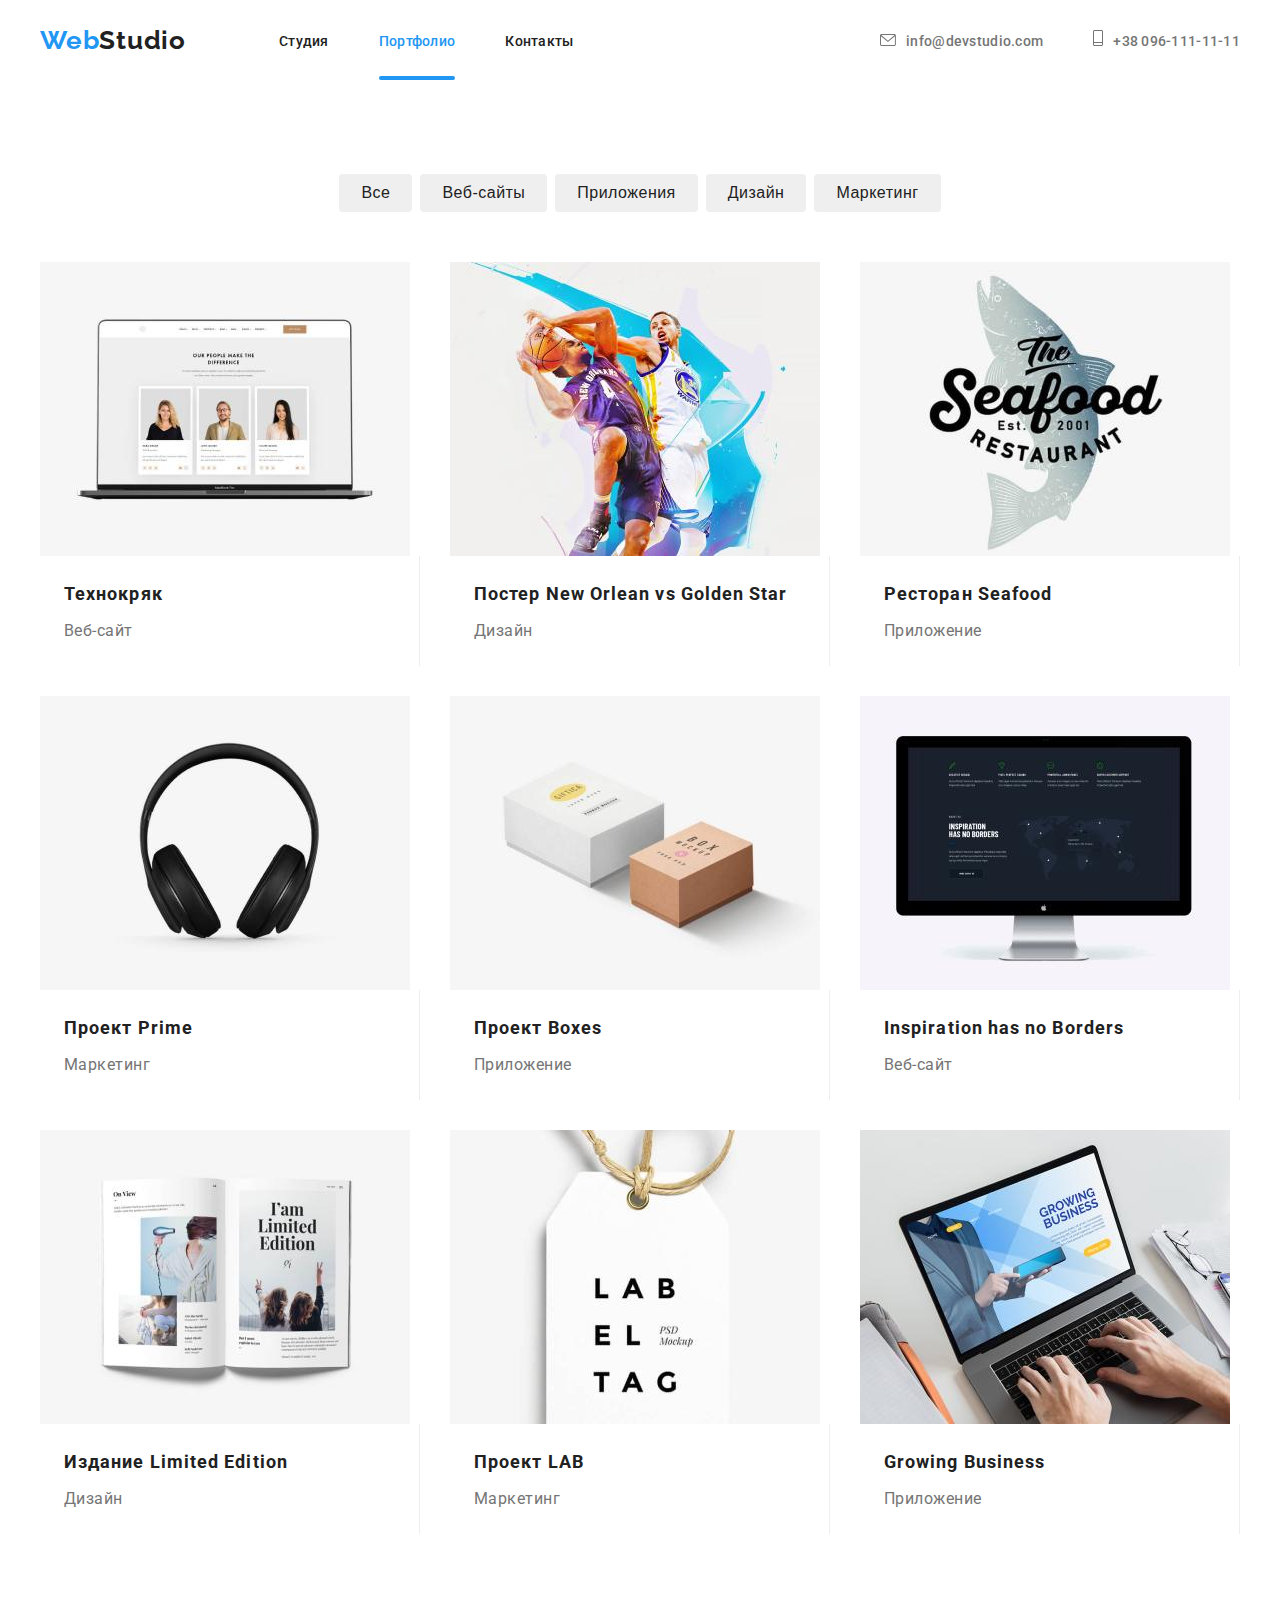
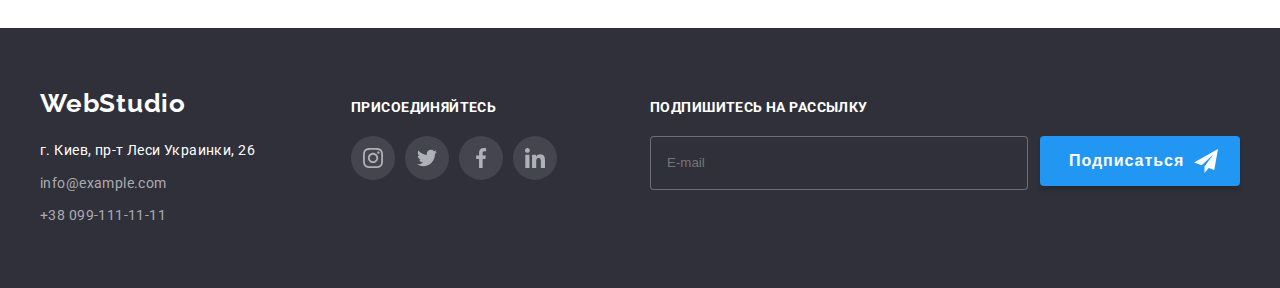
==== portfolio.html @ 9f3dad02 "all" ====
<!DOCTYPE html>
<html lang="ru">
  <head>
    <meta charset="UTF-8" />
    <meta http-equiv="X-UA-Compatible" content="IE=edge" />
    <meta name="viewport" content="width=device-width, initial-scale=1.0" />
    <title>Portfolio</title>
    <link rel="preconnect" href="https://fonts.googleapis.com" />
    <link rel="preconnect" href="https://fonts.gstatic.com" crossorigin />
    <link
      href="https://fonts.googleapis.com/css2?family=Raleway:wght@700&family=Roboto:wght@400;500;700&display=swap"
      rel="stylesheet"
    />
    <link
      rel="stylesheet"
      href="https://cdnjs.cloudflare.com/ajax/libs/modern-normalize/1.1.0/modern-normalize.min.css"
      integrity="sha512-wpPYUAdjBVSE4KJnH1VR1HeZfpl1ub8YT/NKx4PuQ5NmX2tKuGu6U/JRp5y+Y8XG2tV+wKQpNHVUX03MfMFn9Q=="
      crossorigin="anonymous"
      referrerpolicy="no-referrer"
    />
    <link rel="stylesheet" href="./css/styles.css" />
  </head>

  <body>
    <!-----header------>
    <header class="header">
      <div class="container container__header">
        <a href="#" class="logo logo__header"
          ><span class="logo__dark">Web</span>Studio</a
        >
        <nav class="header__navigation">
          <ul class="list navigation__list">
            <li class="navigation__item">
              <a href="./index.html" class="navigation__link">Студия</a>
            </li>
            <li class="navigation__item">
              <a href="./portfolio.html" class="navigation__link current"
                >Портфолио</a
              >
            </li>
            <li class="navigation__item">
              <a href="#" class="navigation__link">Контакты</a>
            </li>
          </ul>
        </nav>
          <ul class="list contacts__list container__header">
            <li class="contacts__item">
              <a href="mailto:info@devstudio.com" class="contacts__link">
                <svg class="contacts__icon" width="16" height="12">
                  <use href="./img/sprite-connect.svg#icon-mail"></use></svg
                >info@devstudio.com
              </a>
            </li>
            <li class="contacts__item">
              <a href="tel:+380961111111" class="contacts__link">
                <svg class="contacts__icon" width="10" height="16">
                  <use href="./img/sprite-connect.svg#icon-tel"></use></svg
                >+38 096-111-11-11
              </a>
            </li>
          </ul>
        </div>
      </div>
    </header>
    <!-----examples------>
    <main>
      <section class="section examples">
        <div class="container">
          <ul class="list menu-list menu-list-buttons">
            <li class="menu-buttons">
              <button type="button" class="btn btn-portfolio">Все</button>
            </li>
            <li class="menu-buttons">
              <button type=" button" class="btn btn-portfolio">
                Веб-сайты
              </button>
            </li>
            <li class="menu-buttons">
              <button type="button" class="btn btn-portfolio">
                Приложения
              </button>
            </li>
            <li class="menu-buttons">
              <button type="button" class="btn btn-portfolio">Дизайн</button>
            </li>
            <li class="menu-buttons">
              <button type="button" class="btn btn-portfolio">Маркетинг</button>
            </li>
          </ul>
          <ul class="list exsample-list">
            <li class="example-list-item">
              <a href="#" class="examples-link link">
                <div class="example-list-wrap">
                  <img
                    src="./img/technokryak-1.jpg"
                    alt="Ноутбук с изображенным сайтом"
                  />
                  <p class="examples-image-text">
                    Технокряк это современная площадка распространения
                    коронавируса. Компании используют эту платформу для
                    цифрового шпионажа и атак на защищённые сервера конкурентов.
                  </p>
                </div>
                <div class="example-description">
                  <h2 class="img-title">Технокряк</h2>
                  <p class="img-description">Веб-сайт</p>
                </div>
              </a>
            </li>
            <li class="example-list-item">
              <a href="#" class="examples-link link">
                <div class="example-list-wrap">
                  <img src="./img/poster-2.jpg" alt="Баскетболисты" />
                  <p class="examples-image-text">
                    Lorem ipsum dolor sit amet consectetur adipisicing elit. In
                    praesentium at expedita voluptates corrupti cum, facilis
                    recusandae nostrum. Nesciunt porro doloribus adipisci ut
                    perspiciatis quidem, eius inventore ducimus mollitia quae.
                  </p>
                </div>
                <div class="example-description">
                  <h2 class="img-title">Постер New Orlean vs Golden Star</h2>
                  <p class="img-description">Дизайн</p>
                </div>
              </a>
            </li>
            <li class="example-list-item">
              <a href="#" class="examples-link link">
                <div class="example-list-wrap">
                  <img src="./img/seafood-3.jpg" alt="Логотип ресторана" />
                  <p class="examples-image-text">
                    Lorem ipsum dolor sit amet consectetur adipisicing elit. In
                    praesentium at expedita voluptates corrupti cum, facilis
                    recusandae nostrum. Nesciunt porro doloribus adipisci ut
                    perspiciatis quidem, eius inventore ducimus mollitia quae.
                  </p>
                </div>
                <div class="example-description">
                  <h2 class="img-title">Ресторан Seafood</h2>
                  <p class="img-description">Приложение</p>
                </div>
              </a>
            </li>
            <li class="example-list-item">
              <a href="#" class="examples-link link">
                <div class="example-list-wrap">
                  <img src="./img/prime-4.jpg" alt="Наушники" />
                  <p class="examples-image-text">
                    Lorem ipsum, dolor sit amet consectetur adipisicing elit.
                    Asperiores maiores qui recusandae quo numquam quidem nemo,
                    eaque architecto saepe harum ducimus soluta error? Tempore
                    laborum dolore temporibus error, ex vel?
                  </p>
                </div>
                <div class="example-description">
                  <h2 class="img-title">Проект Prime</h2>
                  <p class="img-description">Маркетинг</p>
                </div>
              </a>
            </li>
            <li class="example-list-item">
              <a href="#" class="examples-link link">
                <div class="example-list-wrap">
                  <img src="./img/boxes-5.jpg" alt="Две коробки" />
                  <p class="examples-image-text">
                    Lorem ipsum, dolor sit amet consectetur adipisicing elit.
                    Asperiores maiores qui recusandae quo numquam quidem nemo,
                    eaque architecto saepe harum ducimus soluta error? Tempore
                    laborum dolore temporibus error, ex vel?
                  </p>
                </div>
                <div class="example-description">
                  <h2 class="img-title">Проект Boxes</h2>
                  <p class="img-description">Приложение</p>
                </div>
              </a>
            </li>
            <li class="example-list-item">
              <a href="#" class="examples-link link">
                <div class="example-list-wrap">
                  <img src="./img/inspiration-6.jpg" alt="Компьютер" />
                  <p class="examples-image-text">
                    Lorem ipsum, dolor sit amet consectetur adipisicing elit.
                    Asperiores maiores qui recusandae quo numquam quidem nemo,
                    eaque architecto saepe harum ducimus soluta error? Tempore
                    laborum dolore temporibus error, ex vel?
                  </p>
                </div>
                <div class="example-description">
                  <h2 class="img-title">Inspiration has no Borders</h2>
                  <p class="img-description">Веб-сайт</p>
                </div>
              </a>
            </li>
            <li class="example-list-item">
              <a href="#" class="examples-link link">
                <div class="example-list-wrap">
                  <img src="./img/izdaniye-7.jpg" alt="Журнал" />
                  <p class="examples-image-text">
                    Lorem ipsum, dolor sit amet consectetur adipisicing elit.
                    Asperiores maiores qui recusandae quo numquam quidem nemo,
                    eaque architecto saepe harum ducimus soluta error? Tempore
                    laborum dolore temporibus error, ex vel?
                  </p>
                </div>
                <div class="example-description">
                  <h2 class="img-title">Издание Limited Edition</h2>
                  <p class="img-description">Дизайн</p>
                </div>
              </a>
            </li>
            <li class="example-list-item">
              <a href="#" class="examples-link link">
                <div class="example-list-wrap">
                  <img src="./img/lab-8.jpg" alt="Бирка" />
                  <p class="examples-image-text">
                    Lorem ipsum, dolor sit amet consectetur adipisicing elit.
                    Asperiores maiores qui recusandae quo numquam quidem nemo,
                    eaque architecto saepe harum ducimus soluta error? Tempore
                    laborum dolore temporibus error, ex vel?
                  </p>
                </div>
                <div class="example-description">
                  <h2 class="img-title">Проект LAB</h2>
                  <p class="img-description">Маркетинг</p>
                </div>
              </a>
            </li>
            <li class="example-list-item">
              <a href="#" class="examples-link link">
                <div class="example-list-wrap">
                  <img src="./img/growing-9.jpg" alt="Ноутбук" />
                  <p class="examples-image-text">
                    Lorem ipsum, dolor sit amet consectetur adipisicing elit.
                    Asperiores maiores qui recusandae quo numquam quidem nemo,
                    eaque architecto saepe harum ducimus soluta error? Tempore
                    laborum dolore temporibus error, ex vel?
                  </p>
                </div>
                <div class="example-description">
                  <h2 class="img-title">Growing Business</h2>
                  <p class="img-description">Приложение</p>
                </div>
              </a>
            </li>
          </ul>
        </div>
      </section>
    </main>
    <!----footer---->

    <footer class="footer">
      <div class="container footer-container">
        <div class="footer-container-special">
          <a href="" class="footer-logo link"
            ><span class="logo-part">Web</span>Studio</a
          >
          <address>
            <ul>
              <li class="footer-item">
                <a
                  href="https://goo.gl/maps/i2SUqEGefCtZMEda6"
                  target="blank_"
                  rel="noopener noreferrer noopener"
                  class="link adress"
                  >г. Киев, пр-т Леси Украинки, 26</a
                >
              </li>
              <li class="footer-item">
                <a href="mailto:info@example.com" class="link footer-mail"
                  >info@example.com</a
                >
              </li>
              <li class="footer-item">
                <a href="tel:+380991111111" class="link footer-tel"
                  >+38 099-111-11-11</a
                >
              </li>
            </ul>
          </address>
        </div>
        <div class="social-contacts">
          <h2 class="footer-offer-text">присоединяйтесь</h2>
          <ul class="social-list-footer list">
            <li class="social-item-footer">
              <a href="" class="social-link-footer">
                <svg class="social-icon" width="20" height="20">
                  <use href="./img/social-sprite.svg#icon-instagram"></use>
                </svg>
              </a>
            </li>
            <li class="social-item-footer">
              <a href="" class="social-link-footer">
                <svg class="social-icon" width="20" height="20">
                  <use href="./img/social-sprite.svg#icon-twitter"></use>
                </svg>
              </a>
            </li>
            <li class="social-item-footer">
              <a href="" class="social-link-footer">
                <svg class="social-icon" width="20" height="20">
                  <use href="./img/social-sprite.svg#icon-facebook"></use>
                </svg>
              </a>
            </li>
            <li class="social-item-footer">
              <a href="" class="social-link-footer">
                <svg class="social-icon" width="20" height="20">
                  <use href="./img/social-sprite.svg#icon-linkedin"></use>
                </svg>
              </a>
            </li>
          </ul>
        </div>

        <form class="footer-form">
          <p class="footer-form-text">Подпишитесь на рассылку</p>
          <div class="footer-form-container">
            <label for="" class="footer-form-label">
              <input
                type="text"
                placeholder="E-mail"
                class="footer-form-input"
              />
            </label>
            <button type="button" class="footer-form-button button-form-text">
              Подписаться
              <svg class="footer-form-icon">
                <use href="./img/sprite.svg#icon-footer-form"></use>
              </svg>
            </button>
          </div>
        </form>
      </div>
    </footer>
  </body>
</html>
---- css/styles.css ----
:root {
  --header-text-color: #212121;
  --primary-text-color: #757575;
  --secondary-text-color: #ffffff;
  --third-text-color: #2196f3;
  --primary-title-color: #ffffff;
  --secondary-title-color: #212121;
  --accent-color: #2196f3;
  --background-color: #ffffff;
  --primary-background-color: #2f303a;
  --secondary-background-color: #2196f3;
  --third-background-color: #f5f4fa;
  --main-background-color: #e5e5e5;
  --hover-btn-color: #188ce8;
  --hero-primary-background-color: #c4c4c4;
}

body {
  font-family: 'Roboto', sans-serif;
  margin: 0;
}

p,
h1,
h2,
h3,
h4,
h5,
h6 {
  margin: 0;
}

ul {
  margin: 0;
  padding: 0;
  list-style: none;
}

button {
  cursor: pointer;
}

img {
  display: block;
  max-width: 100%;
  height: auto;
}

a {
  text-decoration: none;
}

.container {
  width: 1200px;
  padding-left: 15px;
  padding-right: 15px;
  margin-left: auto;
  margin-right: auto;
}

.btn {
  font-weight: 700;
  font-size: 16px;
  line-height: 1.87;

  display: flex;
  align-items: center;
  text-align: center;
  letter-spacing: 0.06em;
  cursor: pointer;
}

.button__light {
  color: var(--secondary-text-color);
  background-color: var(--secondary-background-color);
}

.section {
  padding: 94px 0;
}

.visually--hidden {
  position: absolute;
  white-space: nowrap;
  width: 1px;
  height: 1px;
  overflow: hidden;
  border: 0;
  padding: 0;
  clip: rect(0 0 0 0);
  clip-path: inset(50%);
  margin: -1px;
}

.navigation__link.current::after {
  content: '';
  width: 100%;
  position: absolute;
  height: 4px;
  border-radius: 2px;
  bottom: -31px;
  display: block;
  background-color: var(--accent-color);
}

.navigation__link:hover,
.navigation__link:focus,
.navigation__link.current {
  color: var(--accent-color);
}
/*-------------------header---------------*/

header {
  padding-top: 25px;
  padding-bottom: 24px;
}

.container__header {
  display: flex;
  align-items: center;
  margin-left: auto;
}

.logo__header {
  font-family: 'Raleway', sans-serif;
  text-decoration: none;
  font-weight: 700;
  font-size: 26px;
  line-height: 1.19;
  display: inline;
  margin-right: 93px;

  letter-spacing: 0.03em;

  color: var(--header-text-color);
}

.logo__dark {
  color: var(--third-text-color);
  font-size: 26px;
}

.header__navigation {
  display: flex;
  align-items: center;
}

.navigation__list {
  display: flex;
}

.navigation__item:not(:last-child) {
  margin-right: 50px;
}

.navigation__link {
  font-weight: 500;
  font-size: 14px;
  line-height: 1.14;
  letter-spacing: 0.02em;
  transition-property: color;
  transition-duration: 250ms;
  transition-timing-function: cubic-bezier(0.4, 0, 0.2, 1);
  transition-delay: 0ms;
  position: relative;

  color: var(--header-text-color);
}

.navigation__link:hover,
.navigation__link:focus {
  color: var(--accent-color);
}

.contacts__list {
  margin-left: auto;
  align-items: center;
  display: flex;
}

.contacts__item:not(:last-child) {
  margin-right: 50px;
}

.contacts__icon {
  align-items: center;
  justify-content: center;
  margin-right: 10px;
  transition-property: fill;
  transition-duration: 250ms;
  transition-timing-function: cubic-bezier(0.4, 0, 0.2, 1);

  fill: currentColor;
}

.contacts__icon:hover,
.contacts__icon:focus {
  fill: var(--accent-color);
}

.contacts__link {
  font-weight: 500;
  font-size: 14px;
  line-height: 1.14;
  letter-spacing: 0.02em;
  transition-property: color;
  transition-duration: 250ms;
  transition-timing-function: cubic-bezier(0.4, 0, 0.2, 1);
  transition-delay: ;
  color: var(--primary-text-color);
}

.contacts__link:hover,
.contacts__link:focus {
  color: var(--accent-color);
}

/*-------------------hero---------------*/

.hero {
  background-color: var(--hero-primary-background-color);
  padding-top: 200px;
  padding-bottom: 200px;
  background-repeat: no-repeat;
  background-position: center;
  background-size: cover;
  background-image: linear-gradient(
      rgba(47, 48, 58, 0.4),
      rgba(47, 48, 58, 0.4)
    ),
    url(../img/background-hero.jpg);
}

.hero__title {
  font-weight: 900;
  font-size: 44px;
  line-height: 1.36;
  width: 696px;
  text-align: center;
  margin: 0 auto;

  letter-spacing: 0.06em;
  text-transform: uppercase;

  color: var(--primary-title-color);
}

.button__hero {
  min-width: 200px;
  height: 50px;
  border-radius: 4px;
  display: block;
  margin: 0 auto;
  border: transparent;

  margin-top: 30px;
}
/*----------------features-----------------*/
.features__list {
  display: flex;
}

.features--item:not(:last-child) {
  margin-right: 30px;
}

.features__thumb {
  width: 270px;
  height: 120px;
  margin-bottom: 30px;
  background-color: var(--third-background-color);
  border-radius: 4px;
  display: flex;
  justify-content: center;
  align-items: center;
}

.features__icon {
  width: 70px;
  height: 70px;
}

.features-hidden-title {
  display: none;
}

.features__title {
  font-weight: 700;
  font-size: 14px;
  line-height: 1.14;
  letter-spacing: 0.03em;
  text-transform: uppercase;
  margin-bottom: 10px;

  color: var(--secondary-title-color);
}

.features__text {
  font-size: 14px;
  line-height: 1.71;

  letter-spacing: 0.03em;

  color: var(--primary-text-color);
}
/*----------------our-work-----------------*/
.section__busyness {
  padding-top: 0;
}

.busyness__title {
  font-weight: 700;
  font-size: 36px;
  line-height: 0.76;
  letter-spacing: 0.03em;
  margin: 0 auto;
  text-align: center;

  color: var(--secondary-title-color);
}

.busyness__list {
  display: flex;
  margin-top: 50px;
}

.busyness__item:not(:last-child) {
  margin-right: 30px;
}

.busyness__item {
  position: relative;
  display: flex;
}

.our-work-item-text {
  position: absolute;
  bottom: 0;
  font-weight: 700;
  font-size: 14px;
  line-height: 1.14;
  letter-spacing: 0.03em;
  text-transform: uppercase;
  color: var(--secondary-text-color);
}

.our-work-item-text {
  background-color: rgba(47, 48, 58, 0.8);
  width: 100%;
  height: 70px;
  display: flex;
  justify-content: center;
  align-items: center;
}

/*----------------team-----------------*/
.team-title {
  font-weight: 700;
  font-size: 36px;
  line-height: 1.16;
  letter-spacing: 0.03em;
  text-align: center;
  margin-bottom: 50px;

  color: var(--secondary-title-color);
}

.team-list {
  display: flex;
}

.team-card {
  width: 270px;
  height: 428px;
  left: 215px;
  top: 1785px;

  background: #ffffff;
  box-shadow: 0px 1px 3px rgba(0, 0, 0, 0.12), 0px 1px 1px rgba(0, 0, 0, 0.14),
    0px 2px 1px rgba(0, 0, 0, 0.2);
  border-radius: 0px 0px 4px 4px;
}

.team-card-item:not(:last-child) {
  margin-right: 30px;
}

.picture-names {
  padding-top: 30px;
  padding-bottom: 30px;
}

.team-card-title {
  font-weight: 500;
  font-size: 16px;
  line-height: 1.18;
  letter-spacing: 0.03em;
  text-align: center;
  margin-bottom: 10px;

  color: var(--secondary-title-color);
}

.team-card-position {
  font-size: 16px;
  line-height: 1.18;
  letter-spacing: 0.03em;
  text-align: center;
  margin-bottom: 16px;

  color: var(--primary-text-color);
}

.team-icon {
  width: 20px;
  height: 20px;
  margin-right: auto;
  justify-content: center;
  align-items: center;
  background-color: var(--accent-color);
}

.team {
  background-color: var(--third-background-color);
}

.social-item {
  width: 44px;
  height: 44px;
  margin-right: 10px;
}

.social-item:last-child {
  margin-right: 0;
}

.social-link {
  width: 100%;
  height: 100%;
  display: block;
  background-color: var(--secondary-text-color);
  border-radius: 50%;
  display: flex;
  align-items: center;
  justify-content: center;

  transition-property: background-color;
  transition-duration: 250ms;
  transition-timing-function: cubic-bezier(0.4, 0, 0.2, 1);
  transition-delay: 0ms;
}

.social-link:hover,
.social-link:focus {
  background-color: var(--accent-color);
}

.social-icon {
  fill: #afb1b8;

  transition-property: fill;
  transition-duration: 250ms;
  transition-timing-function: cubic-bezier(0.4, 0, 0.2, 1);
  transition-delay: 0ms;
}

.social-link:hover .social-icon,
.social-link:focus .social-icon {
  fill: #ffffff;
}

.social-list {
  display: flex;
  justify-content: center;
}
/*-------------------clients---------------*/

.clients-container {
  width: 1170px;
  height: 184px;
}

.clients-list {
  display: flex;
  align-items: center;
  justify-content: center;
}

.clients-item {
  cursor: pointer;
}

.clients-item:not(:first-child) {
  margin-left: auto;
}

.client-icon {
  width: 106px;
  height: 60px;
  align-items: center;
  justify-content: center;

  transition-property: fill;
  transition-duration: 250ms;
  transition-timing-function: cubic-bezier(0.4, 0, 0.2, 1);
  transition-delay: 0ms;
}

.client-icon:focus,
.client-icon:hover {
  color: var(--accent-color);
}

.client-icon {
  fill: #afb1b8;
}

.clients-title {
  text-align: center;
  font-weight: 700;
  font-size: 36px;
  line-height: 42px;
  text-align: center;
  letter-spacing: 0.03em;
  margin-bottom: 50px;
}

.link-client {
  display: flex;
  justify-content: center;
  align-items: center;
  width: 170px;
  height: 92px;
  border: 1px solid #afb1b8;
  box-sizing: border-box;
  border-radius: 4px;
  cursor: pointer;
}

.link-client {
  transition-property: border-color;
  transition-duration: 250ms;
  transition-timing-function: cubic-bezier(0.4, 0, 0.2, 1);
  transition-delay: 0ms;
}

.link-client:hover .client-icon,
.link-client:focus .client-icon {
  fill: var(--accent-color);
}

.link-client:hover,
.link-client:focus {
  border-color: var(--accent-color);
}

/*-------------------footer---------------*/
.footer-container {
  display: flex;
  align-items: baseline;
}

.footer {
  background-color: var(--primary-background-color);
  padding-top: 60px;
  padding-bottom: 60px;
}

.footer-container-special {
  margin-right: 70px;
  flex-grow: 1;
}

.footer-logo {
  font-family: 'Raleway', sans-serif;
  text-decoration: none;
  font-size: 26px;
  font-weight: 700;
  line-height: 1.19;
  display: block;
  margin-bottom: 20px;

  letter-spacing: 0.03em;
  color: var(--secondary-text-color);
}

.footer-item:not(:last-child) {
  margin-bottom: 9px;
}

.adress {
  font-style: normal;
  font-size: 14px;
  line-height: 1.71;
  letter-spacing: 0.03em;

  color: var(--secondary-text-color);
}

.footer-mail {
  font-style: normal;
  font-size: 14px;
  line-height: 1.71;
  letter-spacing: 0.03em;

  color: rgba(255, 255, 255, 0.6);
}

.footer-tel {
  font-style: normal;
  font-size: 14px;
  line-height: 1.71;
  letter-spacing: 0.03em;

  color: rgba(255, 255, 255, 0.6);
}

.footer-offer-text {
  font-weight: 700;
  font-size: 14px;
  line-height: 1.14;
  letter-spacing: 0.03em;
  text-transform: uppercase;

  color: var(--secondary-text-color);
}

.social-item-footer {
  width: 44px;
  height: 44px;
}

.social-item-footer:not(:last-child) {
  margin-right: 10px;
}

.social-link-footer {
  width: 100%;
  height: 100%;
  display: block;
  background-color: rgba(255, 255, 255, 0.1);
  border-radius: 50%;
  display: flex;
  align-items: center;
  justify-content: center;

  transition-property: background-color;
  transition-duration: 250ms;
  transition-timing-function: cubic-bezier(0.4, 0, 0.2, 1);
  transition-delay: 0ms;
}

.social-link-footer:hover,
.social-link-footer:focus {
  background-color: var(--accent-color);
}

.social-icon-footer {
  fill: #ffffff;
}

.social-icon-footer {
  transition-property: background-color;
  transition-duration: 250ms;
  transition-timing-function: cubic-bezier(0.4, 0, 0.2, 1);
  transition-delay: 0ms;
}

.social-link-footer:hover .social-icon,
.social-link-footer:focus .social-icon {
  fill: #ffffff;
}

.social-list-footer {
  display: flex;
  justify-content: center;
  margin-top: 20px;
}

.footer-form {
  margin-left: 93px;
}

.footer-form-container {
  display: flex;
}

.footer-form-text {
  font-weight: 700;
  font-size: 14px;
  line-height: 1.14;
  letter-spacing: 0.03em;
  text-transform: uppercase;
  margin-bottom: 20px;

  color: var(--secondary-text-color);
}

.footer-form-label {
  display: flex;
}

.footer-form-input {
  width: 358px;
  height: 50px;
  padding-left: 16px;
  align-items: center;
  justify-content: center;

  outline: none;
  border: 1px solid rgba(255, 255, 255, 0.3);
  border-radius: 4px;
  background-color: var(--primary-background-color);
  color: rgba(255, 255, 255, 0.3);
}

.footer-form-button {
  width: 200px;
  height: 50px;
  margin-left: 12px;

  background-color: #2196f3;
  border: none;
  border-radius: 4px;
  box-shadow: 0px 4px 4px rgba(0, 0, 0, 0.15);
  outline: none;
  display: flex;
}

.button-form-text {
  font-weight: bold;
  font-size: 16px;
  line-height: 1.87;
  padding-left: 29px;

  display: flex;
  align-items: center;
  text-align: center;
  letter-spacing: 0.06em;

  color: var(--secondary-text-color);
}

.footer-form-icon {
  width: 24px;
  height: 24px;
  display: flex;
  margin-left: 10px;
}
/* ----------------------portfolio----------------------- */
.btn-portfolio {
  font-weight: 500;
  font-size: 16px;
  line-height: 1.62;
  border: transparent;
  border-radius: 4px;
  height: 38px;
  padding: 6px 22px;

  text-align: center;
  letter-spacing: 0.03em;

  transition-property: background-color, color, box-shadow;
  transition-duration: 250ms;
  transition-timing-function: cubic-bezier(0.4, 0, 0.2, 1);
  transition-delay: 0ms;

  color: var(--header-text-color);
}

.btn-portfolio:hover,
.btn-portfolio:focus {
  background-color: var(--accent-color);
  color: #ffffff;
  box-shadow: 0px 3px 1px rgba(0, 0, 0, 0.1), 0px 1px 2px rgba(0, 0, 0, 0.08),
    0px 2px 2px rgba(0, 0, 0, 0.12);
  border-radius: 4px;
}

/* ----------------------header----------------------- */

.responsibilities {
  background-color: var(--main-background-color);
}

.img-title {
  font-weight: 700;
  font-size: 18px;
  line-height: 2;
  letter-spacing: 0.06em;

  color: var(--secondary-title-color);
}

.img-description {
  font-size: 16px;
  line-height: 1.87;
  letter-spacing: 0.03em;

  color: var(--primary-text-color);
}

.menu-list-buttons {
  display: flex;
  margin-bottom: 50px;

  justify-content: center;
}

.menu-buttons {
  margin-right: 8px;
}

.menu-buttons:last-child {
  margin: 0;
}
/* ----------------------example-list----------------------- */
.exsample-list {
  display: flex;
  flex-wrap: wrap;
  margin-top: -30px;
  margin-left: -30px;
}

.example-list-item {
  margin-top: 30px;
  flex-basis: calc(100% / 3 - 30px);
  margin-left: 30px;
}

.example-list-wrap {
  position: relative;
  overflow: hidden;
}

.examples-image-text {
  position: absolute;
  top: 0;
  left: 0;
  font-style: normal;
  font-weight: normal;
  font-size: 18px;
  line-height: 1.56;
  color: #ffffff;
  background-color: rgba(33, 150, 243, 0.9);
  padding: 63px 24px;
  height: 100%;
  transform: translateY(100%);
  transition: transform 250ms cubic-bezier(0.4, 0, 0.2, 1);

  letter-spacing: 0.03em;
}

.example-list-item:hover .examples-image-text {
  transform: translateY(0);
}

.examples-link:hover,
.examples-link:focus {
  box-shadow: 0px 1px 1px rgba(0, 0, 0, 0.12), 0px 4px 4px rgba(0, 0, 0, 0.06),
    1px 4px 6px rgba(0, 0, 0, 0.16);
}

.examples-link {
  display: block;

  transition-property: box-shadow;
  transition-duration: 250ms;
  transition-timing-function: cubic-bezier(0.4, 0, 0.2, 1);
}

.example-description {
  padding-left: 24px;
  padding-right: 24px;
  padding-bottom: 20px;
  padding-top: 20px;
  border-left: 1px;
  border-bottom: 1px;
  border-right: 1px solid #eeeeee;
}

.img-title {
}

.img-description {
  margin-top: 4px;
}

/* ----------------------modal----------------------- */

.backdrop {
  width: 100vw;
  height: 100vh;
  background-color: rgba(0, 0, 0, 0.2);
  position: fixed;
  top: 0;
  transition: opacity 500ms cubic-bezier(0.4, 0, 0.2, 1),
    visibility 500ms cubic-bezier(0.4, 0, 0.2, 1);
}

.modal {
  position: absolute;
  width: 528px;
  min-height: 581px;
  background-color: var(--secondary-text-color);
  border-radius: 4px;
  top: 50%;
  left: 50%;
  transform: translate(-50%, -50%);
}

.modal {
  padding: 40px;
}

.modal-btn {
  border: 1px solid rgba(0, 0, 0, 0.1);
  background-color: transparent;
  width: 30px;
  height: 30px;
  border-radius: 50%;
  position: absolute;
  top: 8px;
  right: 8px;
  display: flex;
  align-items: center;
  justify-content: center;
}

.backdrop.is-hidden {
  visibility: hidden;
  opacity: 0;
  pointer-events: none;
}

.modal-form {
  display: flex;
  flex-direction: column;
}

.modal-form-head {
  font-weight: 700;
  font-size: 20px;
  line-height: 23px;
  text-align: center;
  letter-spacing: 0.03em;
  margin-bottom: 12px;
}

.modal-form-field-text {
  color: #757575;
}

.modal-form-field {
  font-size: 14px;
  font-weight: 400;
  margin-bottom: 10px;
}

.modal-form-wrapper {
  position: relative;
  margin-top: 4px;
  display: block;
  transition-property: fill;
  transition-duration: 250ms;
  transition-timing-function: cubic-bezier(0.4, 0, 0.2, 1);
}

.modal-form-input {
  width: 100%;
  height: 40px;

  padding-left: 30px;

  border: 1px solid rgba(33, 33, 33, 0.2);
  border-radius: 4px;
  transition-property: border-color;
  transition-duration: 250ms;
  transition-timing-function: cubic-bezier(0.4, 0, 0.2, 1);
  outline: none;
}

.modal-form-input:focus {
  border-color: var(--accent-color);
}

.modal-form-input:focus + .modal-form-icon {
  fill: var(--accent-color);
}

.modal-form-wrapper:focus {
  fill: var(--accent-color);
}

.modal-form-input:focus {
  border-color: var(--accent-color);
}

.modal-form-message {
  width: 100%;
  height: 120px;

  border: 1px solid rgba(33, 33, 33, 0.2);
  border-radius: 4px;

  margin-top: 4px;
  padding-left: 16px;
  padding-top: 12px;
  display: block;

  resize: none;
}

.modal-form-message::placeholder {
  font-size: 12px;
  line-height: 14px;
  letter-spacing: 0.01em;
  color: rgba(117, 117, 117, 0.5);
}

.modal-form-icon {
  display: block;
  position: absolute;
  top: 50%;
  left: 12px;
  transform: translateY(-50%);
}

.modal-form-icon-name {
  width: 12px;
  height: 12px;
}

.modal-form-icon-tel {
  width: 13px;
  height: 13px;
}

.modal-form-icon-mail {
  width: 15px;
  height: 12px;
}

.modal-form-message {
  transition-property: border-color;
  transition-duration: 250ms;
  transition-timing-function: cubic-bezier(0.4, 0, 0.2, 1);
  outline: none;
}

.modal-form-message:focus {
  border-color: var(--accent-color);
}

.modal-form-checkbox-label::before {
  display: block;
  content: '';
  width: 16px;
  height: 15px;
  border: 1px solid #212121;
  border-radius: 3px;
  cursor: pointer;
  margin-right: 8.328px;
}

.modal-form-checkbox:checked + .modal-form-checkbox-label::before {
  background-image: url(../img/icon-check.svg);
  border-color: var(--accent-color);
  border: 0px;
  background-position: center;
  background-size: cover;
  background-repeat: no-repeat;
}

.modal-form-checkbox:focus + .modal-form-checkbox-label::before {
  outline: 1px solid var(--header-text-color);
}

.policy-accept {
  display: flex;
}

.modal-form-checkbox-label {
  display: flex;
  align-items: center;
  justify-content: center;
  margin-bottom: 30px;
  font-size: 14px;
  line-height: 1.71px;
  color: var(--primary-text-color);

  letter-spacing: 0.03em;
}

.modal-form-button {
  width: 200px;
  height: 50px;
  outline: none;
  border: none;
  color: var(--secondary-text-color);
  font-weight: bold;
  font-size: 16px;
  line-height: 1.87;

  align-items: center;

  background: #2196f3;
  box-shadow: 0px 4px 4px rgba(0, 0, 0, 0.15);
  border-radius: 4px;
}

.button-modal-form {
  justify-content: center;
  align-items: center;
  display: flex;
}
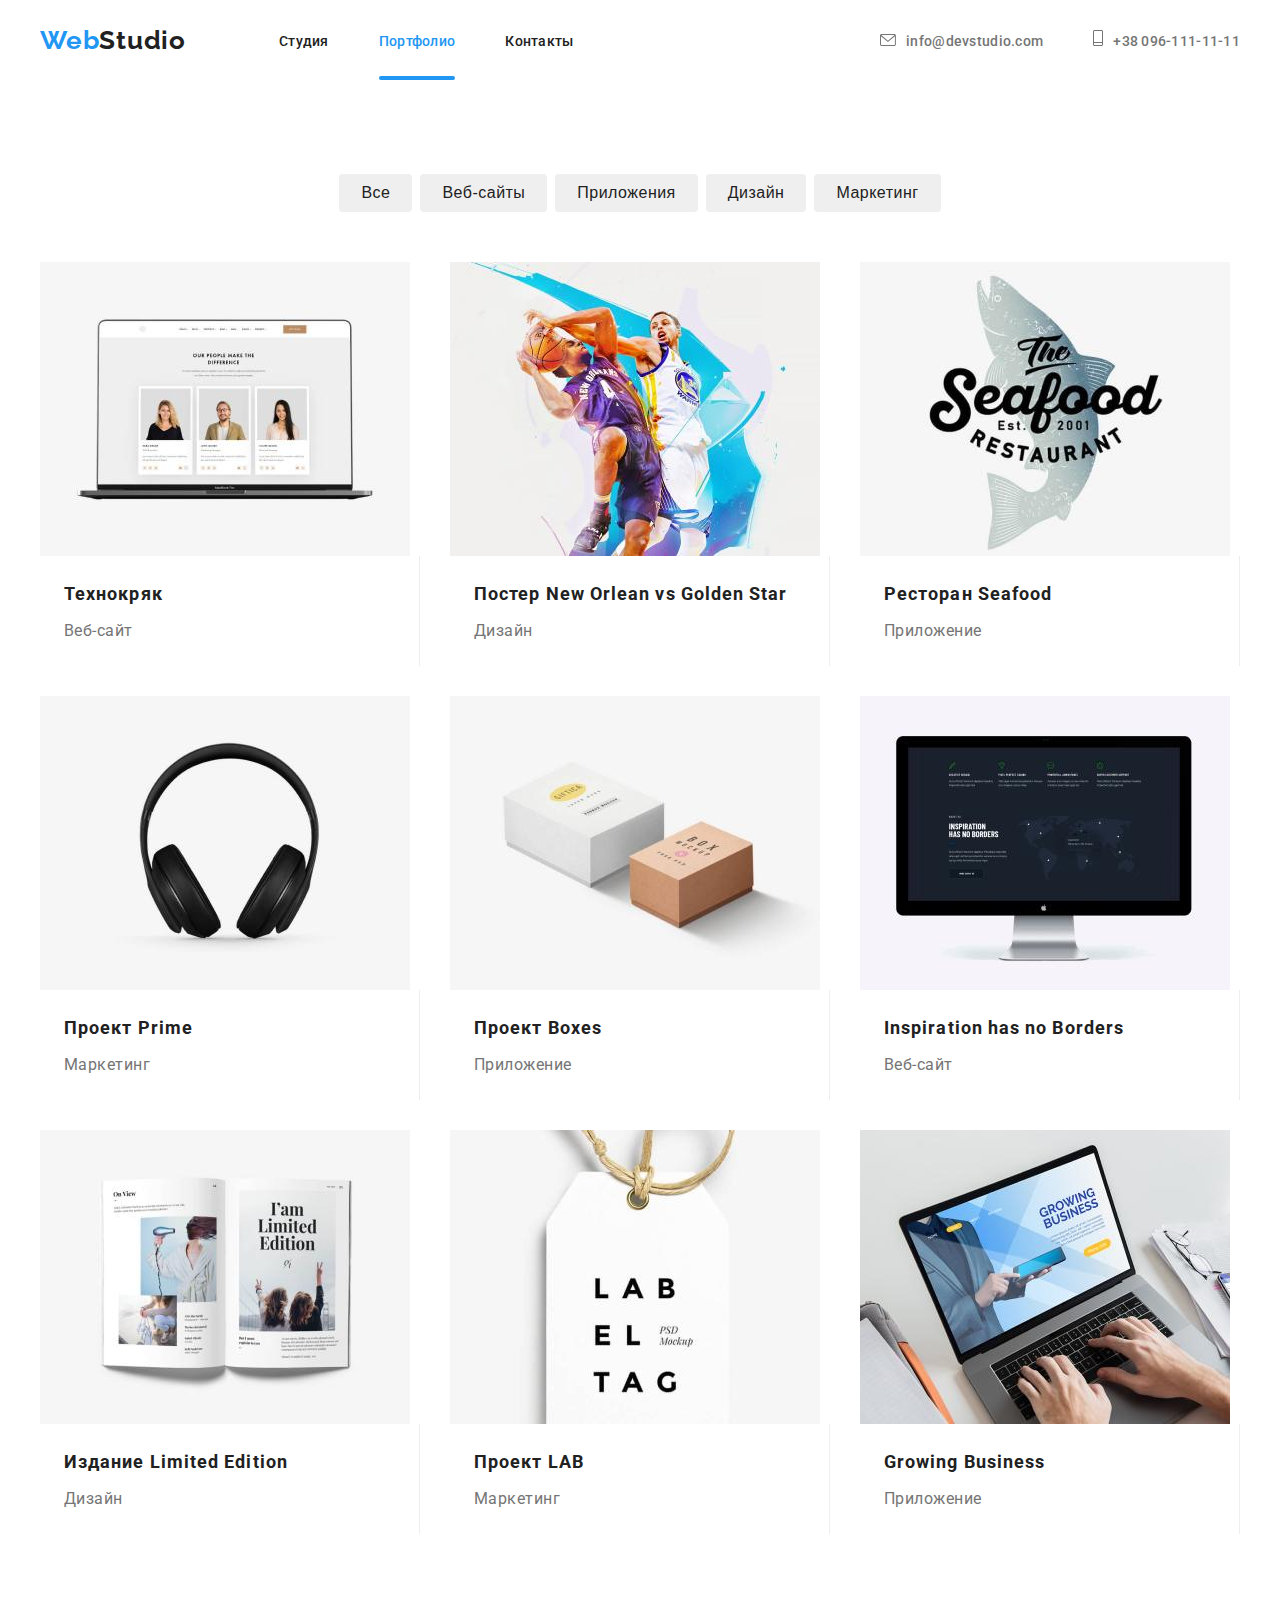
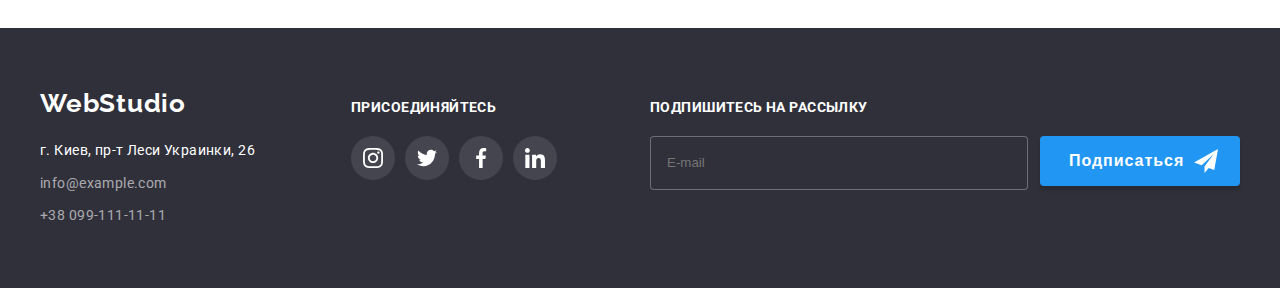
==== commit 047660a5: "all" ====
--- a/portfolio.html
+++ b/portfolio.html
@@ -47,15 +47,15 @@
             <li class="contacts__item">
               <a href="mailto:info@devstudio.com" class="contacts__link">
                 <svg class="contacts__icon" width="16" height="12">
-                  <use href="./img/sprite-connect.svg#icon-mail"></use></svg
-                >info@devstudio.com
+                  <use href="./img/sprite-connect.svg#icon-mail"></use>
+                </svg>info@devstudio.com
               </a>
             </li>
             <li class="contacts__item">
               <a href="tel:+380961111111" class="contacts__link">
                 <svg class="contacts__icon" width="10" height="16">
-                  <use href="./img/sprite-connect.svg#icon-tel"></use></svg
-                >+38 096-111-11-11
+                  <use href="./img/sprite-connect.svg#icon-tel"></use>
+                </svg>+38 096-111-11-11
               </a>
             </li>
           </ul>
@@ -64,182 +64,182 @@
     </header>
     <!-----examples------>
     <main>
-      <section class="section examples">
-        <div class="container">
-          <ul class="list menu-list menu-list-buttons">
-            <li class="menu-buttons">
+      <section class="section section__examples">
+        <div class="container examples-container">
+          <ul class="list buttons__list">
+            <li class="menu__buttons">
               <button type="button" class="btn btn-portfolio">Все</button>
             </li>
-            <li class="menu-buttons">
+            <li class="menu__buttons">
               <button type=" button" class="btn btn-portfolio">
                 Веб-сайты
               </button>
             </li>
-            <li class="menu-buttons">
+            <li class="menu__buttons">
               <button type="button" class="btn btn-portfolio">
                 Приложения
               </button>
             </li>
-            <li class="menu-buttons">
+            <li class="menu__buttons">
               <button type="button" class="btn btn-portfolio">Дизайн</button>
             </li>
-            <li class="menu-buttons">
+            <li class="menu__buttons">
               <button type="button" class="btn btn-portfolio">Маркетинг</button>
             </li>
           </ul>
-          <ul class="list exsample-list">
-            <li class="example-list-item">
-              <a href="#" class="examples-link link">
-                <div class="example-list-wrap">
+          <ul class="list example__list">
+            <li class="example__item">
+              <a href="#" class="example__link link">
+                <div class="example__wrap">
                   <img
                     src="./img/technokryak-1.jpg"
                     alt="Ноутбук с изображенным сайтом"
                   />
-                  <p class="examples-image-text">
+                  <p class="example__text">
                     Технокряк это современная площадка распространения
                     коронавируса. Компании используют эту платформу для
                     цифрового шпионажа и атак на защищённые сервера конкурентов.
                   </p>
                 </div>
-                <div class="example-description">
-                  <h2 class="img-title">Технокряк</h2>
-                  <p class="img-description">Веб-сайт</p>
-                </div>
-              </a>
-            </li>
-            <li class="example-list-item">
-              <a href="#" class="examples-link link">
-                <div class="example-list-wrap">
+                <div class="example__description">
+                  <h2 class="img__title">Технокряк</h2>
+                  <p class="img__description">Веб-сайт</p>
+                </div>
+              </a>
+            </li>
+            <li class="example__item">
+              <a href="#" class="example__link link">
+                <div class="example__wrap">
                   <img src="./img/poster-2.jpg" alt="Баскетболисты" />
-                  <p class="examples-image-text">
+                  <p class="example__text">
                     Lorem ipsum dolor sit amet consectetur adipisicing elit. In
                     praesentium at expedita voluptates corrupti cum, facilis
                     recusandae nostrum. Nesciunt porro doloribus adipisci ut
                     perspiciatis quidem, eius inventore ducimus mollitia quae.
                   </p>
                 </div>
-                <div class="example-description">
-                  <h2 class="img-title">Постер New Orlean vs Golden Star</h2>
-                  <p class="img-description">Дизайн</p>
-                </div>
-              </a>
-            </li>
-            <li class="example-list-item">
-              <a href="#" class="examples-link link">
-                <div class="example-list-wrap">
+                <div class="example__description">
+                  <h2 class="img__title">Постер New Orlean vs Golden Star</h2>
+                  <p class="img__description">Дизайн</p>
+                </div>
+              </a>
+            </li>
+            <li class="example__item">
+              <a href="#" class="example__link link">
+                <div class="example__wrap">
                   <img src="./img/seafood-3.jpg" alt="Логотип ресторана" />
-                  <p class="examples-image-text">
+                  <p class="example__text">
                     Lorem ipsum dolor sit amet consectetur adipisicing elit. In
                     praesentium at expedita voluptates corrupti cum, facilis
                     recusandae nostrum. Nesciunt porro doloribus adipisci ut
                     perspiciatis quidem, eius inventore ducimus mollitia quae.
                   </p>
                 </div>
-                <div class="example-description">
-                  <h2 class="img-title">Ресторан Seafood</h2>
-                  <p class="img-description">Приложение</p>
-                </div>
-              </a>
-            </li>
-            <li class="example-list-item">
-              <a href="#" class="examples-link link">
-                <div class="example-list-wrap">
+                <div class="example__description">
+                  <h2 class="img__title">Ресторан Seafood</h2>
+                  <p class="img__description">Приложение</p>
+                </div>
+              </a>
+            </li>
+            <li class="example__item">
+              <a href="#" class="example__link link">
+                <div class="example__wrap">
                   <img src="./img/prime-4.jpg" alt="Наушники" />
-                  <p class="examples-image-text">
-                    Lorem ipsum, dolor sit amet consectetur adipisicing elit.
-                    Asperiores maiores qui recusandae quo numquam quidem nemo,
-                    eaque architecto saepe harum ducimus soluta error? Tempore
-                    laborum dolore temporibus error, ex vel?
-                  </p>
-                </div>
-                <div class="example-description">
-                  <h2 class="img-title">Проект Prime</h2>
-                  <p class="img-description">Маркетинг</p>
-                </div>
-              </a>
-            </li>
-            <li class="example-list-item">
-              <a href="#" class="examples-link link">
-                <div class="example-list-wrap">
+                  <p class="example__text">
+                    Lorem ipsum, dolor sit amet consectetur adipisicing elit.
+                    Asperiores maiores qui recusandae quo numquam quidem nemo,
+                    eaque architecto saepe harum ducimus soluta error? Tempore
+                    laborum dolore temporibus error, ex vel?
+                  </p>
+                </div>
+                <div class="example__description">
+                  <h2 class="img__title">Проект Prime</h2>
+                  <p class="img__description">Маркетинг</p>
+                </div>
+              </a>
+            </li>
+            <li class="example__item">
+              <a href="#" class="example__link link">
+                <div class="example__wrap">
                   <img src="./img/boxes-5.jpg" alt="Две коробки" />
-                  <p class="examples-image-text">
-                    Lorem ipsum, dolor sit amet consectetur adipisicing elit.
-                    Asperiores maiores qui recusandae quo numquam quidem nemo,
-                    eaque architecto saepe harum ducimus soluta error? Tempore
-                    laborum dolore temporibus error, ex vel?
-                  </p>
-                </div>
-                <div class="example-description">
-                  <h2 class="img-title">Проект Boxes</h2>
-                  <p class="img-description">Приложение</p>
-                </div>
-              </a>
-            </li>
-            <li class="example-list-item">
-              <a href="#" class="examples-link link">
-                <div class="example-list-wrap">
+                  <p class="example__text">
+                    Lorem ipsum, dolor sit amet consectetur adipisicing elit.
+                    Asperiores maiores qui recusandae quo numquam quidem nemo,
+                    eaque architecto saepe harum ducimus soluta error? Tempore
+                    laborum dolore temporibus error, ex vel?
+                  </p>
+                </div>
+                <div class="example__description">
+                  <h2 class="img__title">Проект Boxes</h2>
+                  <p class="img__description">Приложение</p>
+                </div>
+              </a>
+            </li>
+            <li class="example__item">
+              <a href="#" class="example__link link">
+                <div class="example__wrap">
                   <img src="./img/inspiration-6.jpg" alt="Компьютер" />
-                  <p class="examples-image-text">
-                    Lorem ipsum, dolor sit amet consectetur adipisicing elit.
-                    Asperiores maiores qui recusandae quo numquam quidem nemo,
-                    eaque architecto saepe harum ducimus soluta error? Tempore
-                    laborum dolore temporibus error, ex vel?
-                  </p>
-                </div>
-                <div class="example-description">
-                  <h2 class="img-title">Inspiration has no Borders</h2>
-                  <p class="img-description">Веб-сайт</p>
-                </div>
-              </a>
-            </li>
-            <li class="example-list-item">
-              <a href="#" class="examples-link link">
-                <div class="example-list-wrap">
+                  <p class="example__text">
+                    Lorem ipsum, dolor sit amet consectetur adipisicing elit.
+                    Asperiores maiores qui recusandae quo numquam quidem nemo,
+                    eaque architecto saepe harum ducimus soluta error? Tempore
+                    laborum dolore temporibus error, ex vel?
+                  </p>
+                </div>
+                <div class="example__description">
+                  <h2 class="img__title">Inspiration has no Borders</h2>
+                  <p class="img__description">Веб-сайт</p>
+                </div>
+              </a>
+            </li>
+            <li class="example__item">
+              <a href="#" class="example__link link">
+                <div class="example__wrap">
                   <img src="./img/izdaniye-7.jpg" alt="Журнал" />
-                  <p class="examples-image-text">
-                    Lorem ipsum, dolor sit amet consectetur adipisicing elit.
-                    Asperiores maiores qui recusandae quo numquam quidem nemo,
-                    eaque architecto saepe harum ducimus soluta error? Tempore
-                    laborum dolore temporibus error, ex vel?
-                  </p>
-                </div>
-                <div class="example-description">
-                  <h2 class="img-title">Издание Limited Edition</h2>
-                  <p class="img-description">Дизайн</p>
-                </div>
-              </a>
-            </li>
-            <li class="example-list-item">
-              <a href="#" class="examples-link link">
-                <div class="example-list-wrap">
+                  <p class="example__text">
+                    Lorem ipsum, dolor sit amet consectetur adipisicing elit.
+                    Asperiores maiores qui recusandae quo numquam quidem nemo,
+                    eaque architecto saepe harum ducimus soluta error? Tempore
+                    laborum dolore temporibus error, ex vel?
+                  </p>
+                </div>
+                <div class="example__description">
+                  <h2 class="img__title">Издание Limited Edition</h2>
+                  <p class="img__description">Дизайн</p>
+                </div>
+              </a>
+            </li>
+            <li class="example__item">
+              <a href="#" class="example__link link">
+                <div class="example__wrap">
                   <img src="./img/lab-8.jpg" alt="Бирка" />
-                  <p class="examples-image-text">
-                    Lorem ipsum, dolor sit amet consectetur adipisicing elit.
-                    Asperiores maiores qui recusandae quo numquam quidem nemo,
-                    eaque architecto saepe harum ducimus soluta error? Tempore
-                    laborum dolore temporibus error, ex vel?
-                  </p>
-                </div>
-                <div class="example-description">
-                  <h2 class="img-title">Проект LAB</h2>
-                  <p class="img-description">Маркетинг</p>
-                </div>
-              </a>
-            </li>
-            <li class="example-list-item">
-              <a href="#" class="examples-link link">
-                <div class="example-list-wrap">
+                  <p class="example__text">
+                    Lorem ipsum, dolor sit amet consectetur adipisicing elit.
+                    Asperiores maiores qui recusandae quo numquam quidem nemo,
+                    eaque architecto saepe harum ducimus soluta error? Tempore
+                    laborum dolore temporibus error, ex vel?
+                  </p>
+                </div>
+                <div class="example__description">
+                  <h2 class="img__title">Проект LAB</h2>
+                  <p class="img__description">Маркетинг</p>
+                </div>
+              </a>
+            </li>
+            <li class="example__item">
+              <a href="#" class="example__link link">
+                <div class="example__wrap">
                   <img src="./img/growing-9.jpg" alt="Ноутбук" />
-                  <p class="examples-image-text">
-                    Lorem ipsum, dolor sit amet consectetur adipisicing elit.
-                    Asperiores maiores qui recusandae quo numquam quidem nemo,
-                    eaque architecto saepe harum ducimus soluta error? Tempore
-                    laborum dolore temporibus error, ex vel?
-                  </p>
-                </div>
-                <div class="example-description">
-                  <h2 class="img-title">Growing Business</h2>
-                  <p class="img-description">Приложение</p>
+                  <p class="example__text">
+                    Lorem ipsum, dolor sit amet consectetur adipisicing elit.
+                    Asperiores maiores qui recusandae quo numquam quidem nemo,
+                    eaque architecto saepe harum ducimus soluta error? Tempore
+                    laborum dolore temporibus error, ex vel?
+                  </p>
+                </div>
+                <div class="example__description">
+                  <h2 class="img__title">Growing Business</h2>
+                  <p class="img__description">Приложение</p>
                 </div>
               </a>
             </li>
@@ -250,88 +250,72 @@
     <!----footer---->
 
     <footer class="footer">
-      <div class="container footer-container">
-        <div class="footer-container-special">
-          <a href="" class="footer-logo link"
-            ><span class="logo-part">Web</span>Studio</a
-          >
-          <address>
-            <ul>
-              <li class="footer-item">
-                <a
-                  href="https://goo.gl/maps/i2SUqEGefCtZMEda6"
-                  target="blank_"
-                  rel="noopener noreferrer noopener"
-                  class="link adress"
-                  >г. Киев, пр-т Леси Украинки, 26</a
-                >
-              </li>
-              <li class="footer-item">
-                <a href="mailto:info@example.com" class="link footer-mail"
-                  >info@example.com</a
-                >
-              </li>
-              <li class="footer-item">
-                <a href="tel:+380991111111" class="link footer-tel"
-                  >+38 099-111-11-11</a
-                >
-              </li>
-            </ul>
-          </address>
+        <div class="container container__footer">
+            <div class="special__footer__container">
+                <a href="#" class="link logo__footer"><span class="logo-part">Web</span>Studio</a>
+                <address>
+                    <ul class="list">
+                        <li class="footer__item"><a href="https://goo.gl/maps/i2SUqEGefCtZMEda6" target="_blank"
+                                rel="noopener noreferrer nofollow" class="link adress">г. Киев, пр-т Леси Украинки,
+                                26</a>
+                        </li>
+                        <li class="footer__item"><a href="mailto:info@example.com"
+                                class="link footer__contacts">info@example.com</a></li>
+                        <li class="footer__item"><a href="tel:+380991111111" class="link footer__contacts">+38
+                                099-111-11-11</a>
+                        </li>
+                    </ul>
+                </address>
+            </div>
+            <div class="social__contacts">
+                <h2 class="offer__text">присоединяйтесь</h2>
+                <ul class="social__list list">
+                    <li class="social__item__footer">
+                        <a href="" class="social__link__footer">
+                            <svg class="social__icon__footer" width="20" height="20">
+                                <use href="./img/social-sprite.svg#icon-instagram"></use>
+                            </svg>
+                        </a>
+                    </li>
+                    <li class="social__item__footer">
+                        <a href="" class="social__link__footer">
+                            <svg class="social__icon__footer" width="20" height="20">
+                                <use href="./img/social-sprite.svg#icon-twitter"></use>
+                            </svg>
+                        </a>
+                    </li>
+                    <li class="social__item__footer">
+                        <a href="" class="social__link__footer">
+                            <svg class="social__icon__footer" width="20" height="20">
+                                <use href="./img/social-sprite.svg#icon-facebook"></use>
+                            </svg>
+                        </a>
+                    </li>
+                    <li class="social__item__footer">
+                        <a href="" class="social__link__footer">
+                            <svg class="social__icon__footer" width="20" height="20">
+                                <use href="./img/social-sprite.svg#icon-linkedin"></use>
+                            </svg>
+                        </a>
+                    </li>
+                </ul>
+            </div>
+
+            <form class="footer__form">
+                <p class="form__text">Подпишитесь на рассылку</p>
+                <div class="footer__form__container">
+                    <label for="" class="footer__form__label">
+                        <input type="text" placeholder="E-mail" class="footer__form__input">
+                    </label>
+                    <button type="submit" class="footer__button button__form__text">Подписаться
+                        <svg class="footer__form__icon">
+                            <use href="./img/sprite.svg#icon-footer-form"></use>
+                        </svg>
+                    </button>
+                </div>
+            </form>
         </div>
-        <div class="social-contacts">
-          <h2 class="footer-offer-text">присоединяйтесь</h2>
-          <ul class="social-list-footer list">
-            <li class="social-item-footer">
-              <a href="" class="social-link-footer">
-                <svg class="social-icon" width="20" height="20">
-                  <use href="./img/social-sprite.svg#icon-instagram"></use>
-                </svg>
-              </a>
-            </li>
-            <li class="social-item-footer">
-              <a href="" class="social-link-footer">
-                <svg class="social-icon" width="20" height="20">
-                  <use href="./img/social-sprite.svg#icon-twitter"></use>
-                </svg>
-              </a>
-            </li>
-            <li class="social-item-footer">
-              <a href="" class="social-link-footer">
-                <svg class="social-icon" width="20" height="20">
-                  <use href="./img/social-sprite.svg#icon-facebook"></use>
-                </svg>
-              </a>
-            </li>
-            <li class="social-item-footer">
-              <a href="" class="social-link-footer">
-                <svg class="social-icon" width="20" height="20">
-                  <use href="./img/social-sprite.svg#icon-linkedin"></use>
-                </svg>
-              </a>
-            </li>
-          </ul>
         </div>
-
-        <form class="footer-form">
-          <p class="footer-form-text">Подпишитесь на рассылку</p>
-          <div class="footer-form-container">
-            <label for="" class="footer-form-label">
-              <input
-                type="text"
-                placeholder="E-mail"
-                class="footer-form-input"
-              />
-            </label>
-            <button type="button" class="footer-form-button button-form-text">
-              Подписаться
-              <svg class="footer-form-icon">
-                <use href="./img/sprite.svg#icon-footer-form"></use>
-              </svg>
-            </button>
-          </div>
-        </form>
-      </div>
     </footer>
   </body>
 </html>
--- a/css/styles.css
+++ b/css/styles.css
@@ -333,7 +333,7 @@
   display: flex;
 }
 
-.our-work-item-text {
+.busyness__text {
   position: absolute;
   bottom: 0;
   font-weight: 700;
@@ -342,9 +342,7 @@
   letter-spacing: 0.03em;
   text-transform: uppercase;
   color: var(--secondary-text-color);
-}
-
-.our-work-item-text {
+
   background-color: rgba(47, 48, 58, 0.8);
   width: 100%;
   height: 70px;
@@ -354,7 +352,7 @@
 }
 
 /*----------------team-----------------*/
-.team-title {
+.team__title {
   font-weight: 700;
   font-size: 36px;
   line-height: 1.16;
@@ -365,11 +363,11 @@
   color: var(--secondary-title-color);
 }
 
-.team-list {
-  display: flex;
-}
-
-.team-card {
+.team__list {
+  display: flex;
+}
+
+.team__card {
   width: 270px;
   height: 428px;
   left: 215px;
@@ -381,16 +379,16 @@
   border-radius: 0px 0px 4px 4px;
 }
 
-.team-card-item:not(:last-child) {
+.card--item:not(:last-child) {
   margin-right: 30px;
 }
 
-.picture-names {
+.team__desk {
   padding-top: 30px;
   padding-bottom: 30px;
 }
 
-.team-card-title {
+.card__title {
   font-weight: 500;
   font-size: 16px;
   line-height: 1.18;
@@ -401,7 +399,7 @@
   color: var(--secondary-title-color);
 }
 
-.team-card-position {
+.card__position {
   font-size: 16px;
   line-height: 1.18;
   letter-spacing: 0.03em;
@@ -411,7 +409,7 @@
   color: var(--primary-text-color);
 }
 
-.team-icon {
+.team__icon {
   width: 20px;
   height: 20px;
   margin-right: auto;
@@ -424,17 +422,17 @@
   background-color: var(--third-background-color);
 }
 
-.social-item {
+.social__item {
   width: 44px;
   height: 44px;
   margin-right: 10px;
 }
 
-.social-item:last-child {
+.social__item:last-child {
   margin-right: 0;
 }
 
-.social-link {
+.social__link {
   width: 100%;
   height: 100%;
   display: block;
@@ -450,12 +448,12 @@
   transition-delay: 0ms;
 }
 
-.social-link:hover,
-.social-link:focus {
+.social__link:hover,
+.social__link:focus {
   background-color: var(--accent-color);
 }
 
-.social-icon {
+.social__icon {
   fill: #afb1b8;
 
   transition-property: fill;
@@ -464,58 +462,23 @@
   transition-delay: 0ms;
 }
 
-.social-link:hover .social-icon,
-.social-link:focus .social-icon {
+.social__link:hover .social__icon,
+.social__link:focus .social__icon {
   fill: #ffffff;
 }
 
-.social-list {
+.social__list {
   display: flex;
   justify-content: center;
 }
 /*-------------------clients---------------*/
 
-.clients-container {
+.container__clients {
   width: 1170px;
   height: 184px;
 }
 
-.clients-list {
-  display: flex;
-  align-items: center;
-  justify-content: center;
-}
-
-.clients-item {
-  cursor: pointer;
-}
-
-.clients-item:not(:first-child) {
-  margin-left: auto;
-}
-
-.client-icon {
-  width: 106px;
-  height: 60px;
-  align-items: center;
-  justify-content: center;
-
-  transition-property: fill;
-  transition-duration: 250ms;
-  transition-timing-function: cubic-bezier(0.4, 0, 0.2, 1);
-  transition-delay: 0ms;
-}
-
-.client-icon:focus,
-.client-icon:hover {
-  color: var(--accent-color);
-}
-
-.client-icon {
-  fill: #afb1b8;
-}
-
-.clients-title {
+.clients__title {
   text-align: center;
   font-weight: 700;
   font-size: 36px;
@@ -525,7 +488,21 @@
   margin-bottom: 50px;
 }
 
-.link-client {
+.clients__list {
+  display: flex;
+  align-items: center;
+  justify-content: center;
+}
+
+.clients__item {
+  cursor: pointer;
+}
+
+.clients__item:not(:first-child) {
+  margin-left: auto;
+}
+
+.client__link {
   display: flex;
   justify-content: center;
   align-items: center;
@@ -537,41 +514,62 @@
   cursor: pointer;
 }
 
-.link-client {
+.client__link {
   transition-property: border-color;
   transition-duration: 250ms;
   transition-timing-function: cubic-bezier(0.4, 0, 0.2, 1);
   transition-delay: 0ms;
 }
 
-.link-client:hover .client-icon,
-.link-client:focus .client-icon {
+.client__link:hover .client__icon,
+.client__link:focus .client__icon {
   fill: var(--accent-color);
 }
 
-.link-client:hover,
-.link-client:focus {
+.client__link:hover,
+.client__link:focus {
   border-color: var(--accent-color);
 }
 
+.client__icon {
+  width: 106px;
+  height: 60px;
+  align-items: center;
+  justify-content: center;
+
+  transition-property: fill;
+  transition-duration: 250ms;
+  transition-timing-function: cubic-bezier(0.4, 0, 0.2, 1);
+  transition-delay: 0ms;
+}
+
+.client__icon:focus,
+.client__icon:hover {
+  color: var(--accent-color);
+}
+
+.client__icon {
+  fill: #afb1b8;
+}
+
 /*-------------------footer---------------*/
-.footer-container {
-  display: flex;
-  align-items: baseline;
-}
-
 .footer {
   background-color: var(--primary-background-color);
   padding-top: 60px;
   padding-bottom: 60px;
 }
 
-.footer-container-special {
+.container__footer {
+  display: flex;
+  align-items: baseline;
+}
+
+.special__footer__container {
   margin-right: 70px;
   flex-grow: 1;
 }
 
-.footer-logo {
+.logo__footer {
   font-family: 'Raleway', sans-serif;
   text-decoration: none;
   font-size: 26px;
@@ -584,7 +582,7 @@
   color: var(--secondary-text-color);
 }
 
-.footer-item:not(:last-child) {
+.footer__item:not(:last-child) {
   margin-bottom: 9px;
 }
 
@@ -597,7 +595,7 @@
   color: var(--secondary-text-color);
 }
 
-.footer-mail {
+.footer__contacts {
   font-style: normal;
   font-size: 14px;
   line-height: 1.71;
@@ -606,16 +604,7 @@
   color: rgba(255, 255, 255, 0.6);
 }
 
-.footer-tel {
-  font-style: normal;
-  font-size: 14px;
-  line-height: 1.71;
-  letter-spacing: 0.03em;
-
-  color: rgba(255, 255, 255, 0.6);
-}
-
-.footer-offer-text {
+.offer__text {
   font-weight: 700;
   font-size: 14px;
   line-height: 1.14;
@@ -625,16 +614,22 @@
   color: var(--secondary-text-color);
 }
 
-.social-item-footer {
+.social__list {
+  display: flex;
+  justify-content: center;
+  margin-top: 20px;
+}
+
+.social__item__footer {
   width: 44px;
   height: 44px;
 }
 
-.social-item-footer:not(:last-child) {
+.social__item__footer:not(:last-child) {
   margin-right: 10px;
 }
 
-.social-link-footer {
+.social__link__footer {
   width: 100%;
   height: 100%;
   display: block;
@@ -650,42 +645,32 @@
   transition-delay: 0ms;
 }
 
-.social-link-footer:hover,
-.social-link-footer:focus {
+.social__link__footer:hover,
+.social__link__footer:focus {
   background-color: var(--accent-color);
 }
 
-.social-icon-footer {
+.social__link__footer {
   fill: #ffffff;
 }
 
-.social-icon-footer {
+.social__icon__footer {
   transition-property: background-color;
   transition-duration: 250ms;
   transition-timing-function: cubic-bezier(0.4, 0, 0.2, 1);
   transition-delay: 0ms;
 }
 
-.social-link-footer:hover .social-icon,
-.social-link-footer:focus .social-icon {
+.social__link__footer:hover .social__icon,
+.social__link__footer:focus .social__icon {
   fill: #ffffff;
 }
 
-.social-list-footer {
-  display: flex;
-  justify-content: center;
-  margin-top: 20px;
-}
-
-.footer-form {
+.footer__form {
   margin-left: 93px;
 }
 
-.footer-form-container {
-  display: flex;
-}
-
-.footer-form-text {
+.form__text {
   font-weight: 700;
   font-size: 14px;
   line-height: 1.14;
@@ -696,11 +681,15 @@
   color: var(--secondary-text-color);
 }
 
-.footer-form-label {
-  display: flex;
-}
-
-.footer-form-input {
+.footer__form__container {
+  display: flex;
+}
+
+.footer__form__label {
+  display: flex;
+}
+
+.footer__form__input {
   width: 358px;
   height: 50px;
   padding-left: 16px;
@@ -714,7 +703,7 @@
   color: rgba(255, 255, 255, 0.3);
 }
 
-.footer-form-button {
+.footer__button {
   width: 200px;
   height: 50px;
   margin-left: 12px;
@@ -727,7 +716,7 @@
   display: flex;
 }
 
-.button-form-text {
+.button__form__text {
   font-weight: bold;
   font-size: 16px;
   line-height: 1.87;
@@ -741,7 +730,7 @@
   color: var(--secondary-text-color);
 }
 
-.footer-form-icon {
+.footer__form__icon {
   width: 24px;
   height: 24px;
   display: flex;
@@ -779,61 +768,44 @@
 
 /* ----------------------header----------------------- */
 
-.responsibilities {
-  background-color: var(--main-background-color);
-}
-
-.img-title {
-  font-weight: 700;
-  font-size: 18px;
-  line-height: 2;
-  letter-spacing: 0.06em;
-
-  color: var(--secondary-title-color);
-}
-
-.img-description {
-  font-size: 16px;
-  line-height: 1.87;
-  letter-spacing: 0.03em;
-
-  color: var(--primary-text-color);
-}
-
-.menu-list-buttons {
+.buttons__list {
   display: flex;
   margin-bottom: 50px;
 
   justify-content: center;
 }
 
-.menu-buttons {
+.menu__buttons {
   margin-right: 8px;
 }
 
-.menu-buttons:last-child {
+.menu__buttons:last-child {
   margin: 0;
 }
 /* ----------------------example-list----------------------- */
-.exsample-list {
+.example__list {
   display: flex;
   flex-wrap: wrap;
   margin-top: -30px;
   margin-left: -30px;
 }
 
-.example-list-item {
+.example__item {
   margin-top: 30px;
   flex-basis: calc(100% / 3 - 30px);
   margin-left: 30px;
 }
 
-.example-list-wrap {
+.example__item:hover .example__text {
+  transform: translateY(0);
+}
+
+.example__wrap {
   position: relative;
   overflow: hidden;
 }
 
-.examples-image-text {
+.example__text {
   position: absolute;
   top: 0;
   left: 0;
@@ -851,25 +823,7 @@
   letter-spacing: 0.03em;
 }
 
-.example-list-item:hover .examples-image-text {
-  transform: translateY(0);
-}
-
-.examples-link:hover,
-.examples-link:focus {
-  box-shadow: 0px 1px 1px rgba(0, 0, 0, 0.12), 0px 4px 4px rgba(0, 0, 0, 0.06),
-    1px 4px 6px rgba(0, 0, 0, 0.16);
-}
-
-.examples-link {
-  display: block;
-
-  transition-property: box-shadow;
-  transition-duration: 250ms;
-  transition-timing-function: cubic-bezier(0.4, 0, 0.2, 1);
-}
-
-.example-description {
+.example__description {
   padding-left: 24px;
   padding-right: 24px;
   padding-bottom: 20px;
@@ -879,10 +833,38 @@
   border-right: 1px solid #eeeeee;
 }
 
-.img-title {
-}
-
-.img-description {
+.img__title {
+  font-weight: 700;
+  font-size: 18px;
+  line-height: 2;
+  letter-spacing: 0.06em;
+
+  color: var(--secondary-title-color);
+}
+
+.img__description {
+  font-size: 16px;
+  line-height: 1.87;
+  letter-spacing: 0.03em;
+
+  color: var(--primary-text-color);
+}
+
+.example__link:hover,
+.example__link:focus {
+  box-shadow: 0px 1px 1px rgba(0, 0, 0, 0.12), 0px 4px 4px rgba(0, 0, 0, 0.06),
+    1px 4px 6px rgba(0, 0, 0, 0.16);
+}
+
+.example__link {
+  display: block;
+
+  transition-property: box-shadow;
+  transition-duration: 250ms;
+  transition-timing-function: cubic-bezier(0.4, 0, 0.2, 1);
+}
+
+.img__description {
   margin-top: 4px;
 }
 
